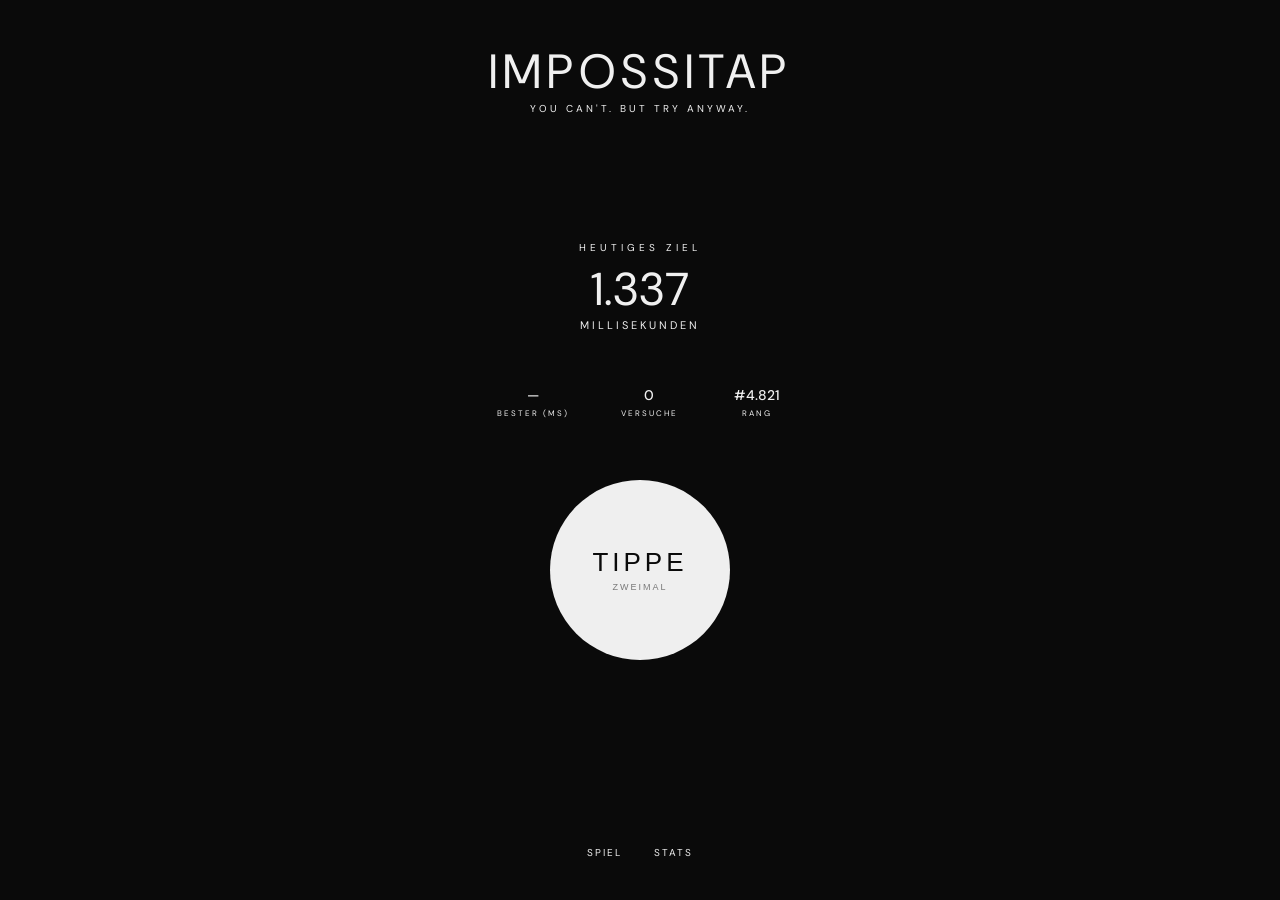
==== docs/index.html @ 9c8f4d29 "Rename index.html to docs/index.html" ====
<!DOCTYPE html>

<html lang="de">
<head>
<meta charset="UTF-8">
<meta name="viewport" content="width=device-width, initial-scale=1.0, maximum-scale=1.0, user-scalable=no">
<title>ImpossiTap</title>
<link href="https://fonts.googleapis.com/css2?family=DM+Mono:wght@300;400;500&family=Bebas+Neue&family=DM+Sans:wght@300;400;500&display=swap" rel="stylesheet">
<style>
  *, *::before, *::after { box-sizing: border-box; margin: 0; padding: 0; }
  :root {
    --bg: #0a0a0a; --surface: #141414; --border: #222;
    --accent: #c8f55a; --accent2: #f55a5a;
    --text: #f0f0f0; --muted: #555;
    --mono: 'DM Mono', monospace;
    --display: 'Bebas Neue', cursive;
    --body: 'DM Sans', sans-serif;
  }
  html, body {
    width: 100%; height: 100%;
    background: var(--bg); color: var(--text);
    font-family: var(--body); overflow: hidden;
    -webkit-tap-highlight-color: transparent; user-select: none;
  }
  .screen {
    position: absolute; inset: 0;
    display: flex; flex-direction: column;
    align-items: center; justify-content: center;
    opacity: 0; pointer-events: none;
    transition: opacity 0.4s ease; padding: 32px 24px;
  }
  .screen.active { opacity: 1; pointer-events: all; }

/* HOME */
.home-header { position: absolute; top: 48px; left: 0; right: 0; text-align: center; }
.app-name { font-family: var(–display); font-size: 48px; letter-spacing: 6px; line-height: 1; }
.app-tagline { font-family: var(–mono); font-size: 10px; color: var(–muted); letter-spacing: 3px; margin-top: 6px; text-transform: uppercase; }

.target-display { text-align: center; margin-bottom: 40px; }
.target-label { font-family: var(–mono); font-size: 10px; color: var(–muted); letter-spacing: 4px; text-transform: uppercase; margin-bottom: 12px; }
.target-time { font-family: var(–display); font-size: 46px; color: var(–accent); line-height: 1; letter-spacing: 1px; }
.target-unit { font-family: var(–mono); font-size: 11px; color: var(–muted); letter-spacing: 3px; margin-top: 6px; text-transform: uppercase; }

.home-stats { display: flex; gap: 16px; margin-bottom: 48px; }
.stat-box { background: var(–surface); border: 1px solid var(–border); padding: 14px 18px; text-align: center; min-width: 90px; }
.stat-val { font-family: var(–mono); font-size: 14px; color: var(–text); font-weight: 500; }
.stat-lbl { font-family: var(–mono); font-size: 8px; color: var(–muted); letter-spacing: 2px; text-transform: uppercase; margin-top: 4px; }

.play-btn {
width: 180px; height: 180px; border-radius: 50%;
background: var(–accent); border: none; cursor: pointer;
display: flex; flex-direction: column; align-items: center; justify-content: center; gap: 4px;
transition: transform 0.15s ease; animation: pulse 3s ease-in-out infinite;
}
.play-btn:active { transform: scale(0.95); }
.play-btn-text { font-family: var(–display); font-size: 26px; color: #0a0a0a; letter-spacing: 4px; }
.play-btn-sub { font-family: var(–mono); font-size: 9px; color: rgba(0,0,0,0.5); letter-spacing: 2px; text-transform: uppercase; }
@keyframes pulse {
0%,100% { box-shadow: 0 0 60px rgba(200,245,90,0.2); }
50% { box-shadow: 0 0 100px rgba(200,245,90,0.45); }
}

.nav-tabs { position: absolute; bottom: 32px; display: flex; gap: 32px; }
.nav-tab { font-family: var(–mono); font-size: 10px; letter-spacing: 2px; color: var(–muted); cursor: pointer; text-transform: uppercase; padding: 8px 0; border-bottom: 1px solid transparent; transition: color 0.2s, border-color 0.2s; }
.nav-tab.active-tab { color: var(–accent); border-color: var(–accent); }

/* GAME */
#game { background: #000; cursor: pointer; }
.game-instruction { font-family: var(–mono); font-size: 11px; letter-spacing: 4px; color: var(–muted); text-transform: uppercase; margin-bottom: 24px; }
.timer-display { font-family: var(–display); font-size: 64px; color: var(–text); line-height: 1; transition: color 0.1s; text-align: center; letter-spacing: 1px; }
.timer-display.running { color: var(–accent); }
.timer-unit { font-family: var(–mono); font-size: 10px; color: var(–muted); letter-spacing: 3px; text-transform: uppercase; margin-top: 8px; text-align: center; }
.game-target-hint { font-family: var(–mono); font-size: 10px; color: var(–muted); letter-spacing: 2px; margin-top: 28px; }
.tap-rings { position: absolute; inset: 0; pointer-events: none; overflow: hidden; }
.ring {
position: absolute; border-radius: 50%; border: 1px solid var(–accent);
opacity: 0; transform: translate(-50%,-50%) scale(0);
animation: ringOut 0.8s ease-out forwards;
}
@keyframes ringOut {
0% { opacity: 0.6; transform: translate(-50%,-50%) scale(0); }
100% { opacity: 0; transform: translate(-50%,-50%) scale(4); }
}

/* RESULT */
#result { background: var(–bg); gap: 0; }
.result-header { font-family: var(–mono); font-size: 10px; letter-spacing: 4px; color: var(–muted); text-transform: uppercase; margin-bottom: 20px; }
.result-grade { font-family: var(–display); font-size: 60px; letter-spacing: 4px; margin-bottom: 6px; text-align: center; }
.result-grade.legendary { color: var(–accent); }
.result-grade.good { color: #5af5c8; }
.result-grade.ok { color: #f5c85a; }
.result-grade.bad { color: var(–accent2); }
.result-emoji { font-size: 28px; margin-bottom: 24px; }

.result-comparison { display: flex; align-items: center; gap: 16px; margin-bottom: 28px; width: 100%; max-width: 340px; }
.res-col { flex: 1; text-align: center; background: var(–surface); border: 1px solid var(–border); padding: 14px 8px; }
.res-col-label { font-family: var(–mono); font-size: 8px; color: var(–muted); letter-spacing: 2px; text-transform: uppercase; margin-bottom: 6px; }
.res-col-val { font-family: var(–display); font-size: 22px; letter-spacing: 1px; }
.res-col-unit { font-family: var(–mono); font-size: 8px; color: var(–muted); letter-spacing: 1px; margin-top: 2px; }
.res-col-val.highlight { color: var(–accent); }
.res-vs { font-family: var(–mono); font-size: 11px; color: var(–muted); flex-shrink: 0; }

.deviation-bar { width: 100%; max-width: 340px; margin-bottom: 24px; }
.dev-label { font-family: var(–mono); font-size: 8px; color: var(–muted); letter-spacing: 1px; text-transform: uppercase; margin-bottom: 8px; display: flex; justify-content: space-between; }
.dev-track { height: 4px; background: var(–border); position: relative; }
.dev-mark { position: absolute; top: -6px; width: 2px; height: 16px; background: var(–muted); left: 50%; transform: translateX(-50%); }
.dev-indicator { position: absolute; top: -8px; width: 20px; height: 20px; border-radius: 50%; background: var(–accent); transform: translateX(-50%); transition: left 0.6s cubic-bezier(0.34,1.56,0.64,1); left: 50%; }

.result-rank { font-family: var(–mono); font-size: 11px; color: var(–muted); margin-bottom: 28px; text-align: center; }
.result-rank span { color: var(–text); }

.result-btns { display: flex; gap: 12px; width: 100%; max-width: 340px; }
.btn-primary { flex: 2; background: var(–accent); color: #000; border: none; padding: 18px; font-family: var(–display); font-size: 20px; letter-spacing: 3px; cursor: pointer; }
.btn-primary:active { opacity: 0.8; }
.btn-secondary { flex: 1; background: transparent; color: var(–text); border: 1px solid var(–border); padding: 18px; font-family: var(–mono); font-size: 10px; letter-spacing: 2px; cursor: pointer; text-transform: uppercase; }
.btn-secondary:active { border-color: var(–accent); }

/* STATS */
#stats { background: var(–bg); padding-top: 80px; }
.stats-title { font-family: var(–display); font-size: 40px; letter-spacing: 4px; margin-bottom: 28px; align-self: flex-start; padding-left: 4px; }
.stats-grid { display: grid; grid-template-columns: 1fr 1fr; gap: 12px; width: 100%; max-width: 360px; margin-bottom: 28px; }
.stats-card { background: var(–surface); border: 1px solid var(–border); padding: 18px 16px; }
.stats-card-val { font-family: var(–display); font-size: 28px; color: var(–accent); letter-spacing: 1px; }
.stats-card-lbl { font-family: var(–mono); font-size: 9px; color: var(–muted); letter-spacing: 2px; text-transform: uppercase; margin-top: 4px; }
.chart-container { width: 100%; max-width: 360px; background: var(–surface); border: 1px solid var(–border); padding: 20px; margin-bottom: 24px; }
.chart-title { font-family: var(–mono); font-size: 9px; color: var(–muted); letter-spacing: 3px; text-transform: uppercase; margin-bottom: 16px; }
.chart-svg { width: 100%; overflow: visible; }
.back-btn { font-family: var(–mono); font-size: 10px; letter-spacing: 3px; color: var(–muted); cursor: pointer; text-transform: uppercase; background: none; border: none; padding: 8px; position: absolute; top: 48px; left: 24px; }

body::after {
content: ‘’; position: fixed; inset: 0;
background-image: url(“data:image/svg+xml,%3Csvg viewBox=‘0 0 256 256’ xmlns=‘http://www.w3.org/2000/svg’%3E%3Cfilter id=‘noise’%3E%3CfeTurbulence type=‘fractalNoise’ baseFrequency=‘0.9’ numOctaves=‘4’ stitchTiles=‘stitch’/%3E%3C/filter%3E%3Crect width=‘100%25’ height=‘100%25’ filter=‘url(%23noise)’ opacity=‘0.04’/%3E%3C/svg%3E”);
pointer-events: none; opacity: 0.4; z-index: 999;
}
</style>

</head>
<body>

<!-- HOME -->

<div class="screen active" id="home">
  <div class="home-header">
    <div class="app-name">IMPOSSITAP</div>
    <div class="app-tagline">You can't. But try anyway.</div>
  </div>
  <div class="target-display">
    <div class="target-label">Heutiges Ziel</div>
    <div class="target-time">1.337</div>
    <div class="target-unit">Millisekunden</div>
  </div>
  <div class="home-stats">
    <div class="stat-box">
      <div class="stat-val" id="best-stat">—</div>
      <div class="stat-lbl">Bester (ms)</div>
    </div>
    <div class="stat-box">
      <div class="stat-val" id="tries-stat">0</div>
      <div class="stat-lbl">Versuche</div>
    </div>
    <div class="stat-box">
      <div class="stat-val">#4.821</div>
      <div class="stat-lbl">Rang</div>
    </div>
  </div>
  <button class="play-btn" onclick="showScreen('game'); startGame()">
    <div class="play-btn-text">TIPPE</div>
    <div class="play-btn-sub">zweimal</div>
  </button>
  <div class="nav-tabs">
    <div class="nav-tab active-tab" onclick="showScreen('home')">Spiel</div>
    <div class="nav-tab" onclick="showScreen('stats')">Stats</div>
  </div>
</div>

<!-- GAME -->

<div class="screen" id="game" onclick="handleGameTap(event)">
  <div class="tap-rings" id="rings"></div>
  <div class="game-instruction" id="game-instruction">Tippe zum Starten</div>
  <div class="timer-display" id="timer-display">0</div>
  <div class="timer-unit">Millisekunden</div>
  <div class="game-target-hint">Ziel: 1.337 ms</div>
</div>

<!-- RESULT -->

<div class="screen" id="result">
  <div class="result-header">Ergebnis</div>
  <div class="result-grade" id="result-grade">UNMÖGLICH</div>
  <div class="result-emoji" id="result-emoji">🏆</div>
  <div class="result-comparison">
    <div class="res-col">
      <div class="res-col-label">Deine Zeit</div>
      <div class="res-col-val highlight" id="your-time">—</div>
      <div class="res-col-unit">ns</div>
    </div>
    <div class="res-vs">vs</div>
    <div class="res-col">
      <div class="res-col-label">Ziel</div>
      <div class="res-col-val">1.337</div>
      <div class="res-col-unit">ns</div>
    </div>
  </div>
  <div class="deviation-bar">
    <div class="dev-label">
      <span>Zu früh</span>
      <span id="dev-text">—</span>
      <span>Zu spät</span>
    </div>
    <div class="dev-track">
      <div class="dev-mark"></div>
      <div class="dev-indicator" id="dev-indicator"></div>
    </div>
  </div>
  <div class="result-rank">Besser als <span id="rank-pct">—</span> der Welt heute</div>
  <div class="result-btns">
    <button class="btn-primary" onclick="showScreen('game'); startGame()">NOCHMAL</button>
    <button class="btn-secondary" onclick="showScreen('home')">Home</button>
  </div>
</div>

<!-- STATS -->

<div class="screen" id="stats">
  <button class="back-btn" onclick="showScreen('home')">← Zurück</button>
  <div class="stats-title">DEINE STATS</div>
  <div class="stats-grid">
    <div class="stats-card">
      <div class="stats-card-val" id="stat-best">—</div>
      <div class="stats-card-lbl">Bester heute</div>
    </div>
    <div class="stats-card">
      <div class="stats-card-val" id="stat-tries2">0</div>
      <div class="stats-card-lbl">Versuche heute</div>
    </div>
    <div class="stats-card">
      <div class="stats-card-val">#4.821</div>
      <div class="stats-card-lbl">Weltrang</div>
    </div>
    <div class="stats-card">
      <div class="stats-card-val">7</div>
      <div class="stats-card-lbl">Tage Streak 🔥</div>
    </div>
  </div>
  <div class="chart-container">
    <div class="chart-title">Abweichung – letzte Versuche (ms)</div>
    <svg class="chart-svg" height="80" viewBox="0 0 320 80" id="chart-svg"></svg>
  </div>
</div>

<script>
  const TARGET_MS = 1337;

  let gameState = 'idle';
  let startTime = null;
  let timerRAF = null;
  let tries = 0;
  let bestDev = null;
  let history = [];

  function fmt(ns) {
    return Math.round(ns).toLocaleString('de-DE');
  }

  function showScreen(id) {
    document.querySelectorAll('.screen').forEach(s => s.classList.remove('active'));
    document.getElementById(id).classList.add('active');
    if (id === 'stats') renderStats();
  }

  function startGame() {
    gameState = 'idle';
    startTime = null;
    if (timerRAF) cancelAnimationFrame(timerRAF);
    document.getElementById('timer-display').textContent = '0';
    document.getElementById('timer-display').classList.remove('running');
    document.getElementById('game-instruction').textContent = 'Tippe zum Starten';
    document.getElementById('rings').innerHTML = '';
  }

  function handleGameTap(e) {
    spawnRing(e.clientX, e.clientY);
    if (gameState === 'idle') {
      gameState = 'running';
      startTime = performance.now();
      document.getElementById('game-instruction').textContent = 'Jetzt nochmal tippen!';
      document.getElementById('timer-display').classList.add('running');
      (function tick() {
        if (gameState !== 'running') return;
        const ms = Math.round(performance.now() - startTime);
        document.getElementById('timer-display').textContent = fmt(ms);
        timerRAF = requestAnimationFrame(tick);
      })();
    } else if (gameState === 'running') {
      gameState = 'done';
      cancelAnimationFrame(timerRAF);
      const ms = Math.round(performance.now() - startTime);
      document.getElementById('timer-display').textContent = fmt(ms);
      document.getElementById('timer-display').classList.remove('running');
      tries++;
      history.push(ms);
      const dev = ms - TARGET_MS;
      if (bestDev === null || Math.abs(dev) < Math.abs(bestDev)) bestDev = dev;
      showResult(ms, dev);
    }
  }

  function spawnRing(x, y) {
    const r = document.createElement('div');
    r.className = 'ring';
    r.style.cssText = 'left:' + x + 'px;top:' + y + 'px;width:80px;height:80px';
    document.getElementById('rings').appendChild(r);
    setTimeout(() => r.remove(), 900);
  }

  function showResult(ms, dev) {
    const absMs = Math.abs(dev);
    let grade, emoji, cls;
    if (absMs <= 20)       { grade = 'UNMÖGLICH'; emoji = '🏆'; cls = 'legendary'; }
    else if (absMs <= 80)  { grade = 'STARK';     emoji = '🔥'; cls = 'good'; }
    else if (absMs <= 200) { grade = 'SOLIDE';    emoji = '👍'; cls = 'ok'; }
    else                   { grade = 'ÜBEN';      emoji = '😬'; cls = 'bad'; }

    document.getElementById('result-grade').textContent = grade;
    document.getElementById('result-grade').className = 'result-grade ' + cls;
    document.getElementById('result-emoji').textContent = emoji;
    document.getElementById('your-time').textContent = fmt(ms);

    const sign = dev >= 0 ? '+' : '';
    document.getElementById('dev-text').textContent = sign + fmt(dev) + ' ms';

    const pct = Math.min(Math.max(0.5 + dev / (TARGET_MS * 0.4), 0.04), 0.96);
    setTimeout(() => { document.getElementById('dev-indicator').style.left = (pct * 100) + '%'; }, 100);

    const rankPct = Math.max(10, Math.min(99, Math.round(99 - absMs / 5)));
    document.getElementById('rank-pct').textContent = rankPct + '%';

    document.getElementById('tries-stat').textContent = tries;
    if (bestDev !== null) {
      document.getElementById('best-stat').textContent = fmt(TARGET_MS + bestDev);
    }

    setTimeout(() => showScreen('result'), 300);
  }

  function renderStats() {
    document.getElementById('stat-tries2').textContent = tries;
    document.getElementById('stat-best').textContent = bestDev !== null
      ? fmt(TARGET_MS + bestDev) + ' ms' : '—';

    const mockNs = history.length > 0 ? history : [
      1450000, 1280000, 1380000,
      1330000, 1350000, 1340000,
      1337500, 1338200
    ];
    const w = 320, h = 80, pad = 20;
    const devs = mockNs.map(v => Math.abs(v - TARGET_MS));
    const maxD = Math.max.apply(null, devs.concat([50]));
    const pts = devs.map(function(d, i) {
      return [
        pad + (i / (devs.length - 1)) * (w - pad * 2),
        h - pad - (d / maxD) * (h - pad * 2)
      ];
    });
    const pathD = pts.map((p, i) => (i === 0 ? 'M' : 'L') + p[0] + ',' + p[1]).join(' ');
    const areaD = pathD + ' L' + pts[pts.length-1][0] + ',' + h + ' L' + pts[0][0] + ',' + h + ' Z';
    const circles = pts.map(p => '<circle cx="' + p[0] + '" cy="' + p[1] + '" r="3" fill="#c8f55a"/>').join('');

    document.getElementById('chart-svg').innerHTML =
      '<defs><linearGradient id="g" x1="0" y1="0" x2="0" y2="1">' +
      '<stop offset="0%" stop-color="#c8f55a" stop-opacity="0.3"/>' +
      '<stop offset="100%" stop-color="#c8f55a" stop-opacity="0"/>' +
      '</linearGradient></defs>' +
      '<path d="' + areaD + '" fill="url(#g)"/>' +
      '<path d="' + pathD + '" fill="none" stroke="#c8f55a" stroke-width="2" stroke-linecap="round" stroke-linejoin="round"/>' +
      circles +
      '<line x1="' + pad + '" y1="' + (h-pad) + '" x2="' + (w-pad) + '" y2="' + (h-pad) + '" stroke="#222" stroke-width="1"/>';
  }
</script>

</body>
</html>
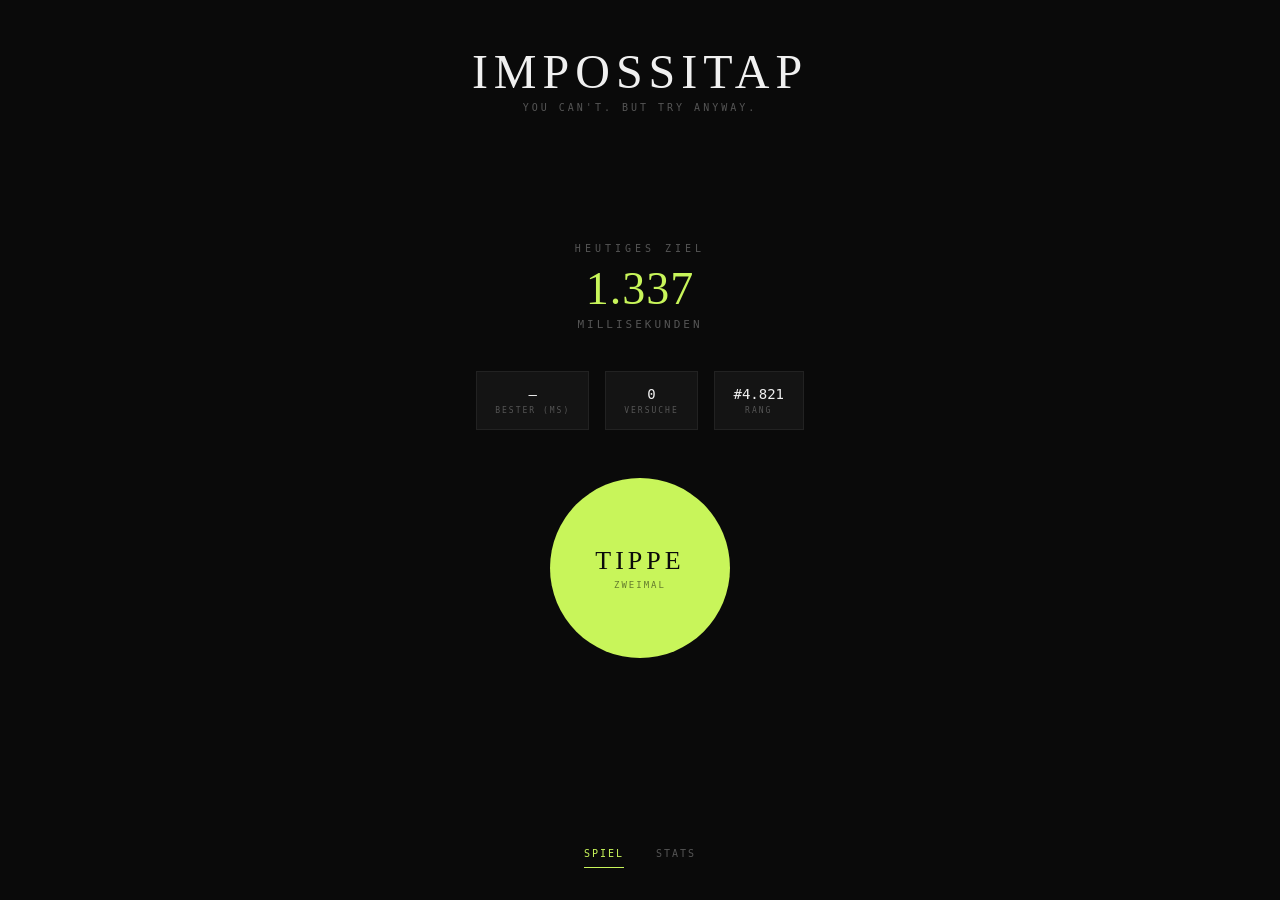
==== commit 390051a5: "Fix CSS custom property syntax in docs/index.html" ====
--- a/docs/index.html
+++ b/docs/index.html
@@ -33,47 +33,47 @@
 
 /* HOME */
 .home-header { position: absolute; top: 48px; left: 0; right: 0; text-align: center; }
-.app-name { font-family: var(–display); font-size: 48px; letter-spacing: 6px; line-height: 1; }
-.app-tagline { font-family: var(–mono); font-size: 10px; color: var(–muted); letter-spacing: 3px; margin-top: 6px; text-transform: uppercase; }
+.app-name { font-family: var(--display); font-size: 48px; letter-spacing: 6px; line-height: 1; }
+.app-tagline { font-family: var(--mono); font-size: 10px; color: var(--muted); letter-spacing: 3px; margin-top: 6px; text-transform: uppercase; }
 
 .target-display { text-align: center; margin-bottom: 40px; }
-.target-label { font-family: var(–mono); font-size: 10px; color: var(–muted); letter-spacing: 4px; text-transform: uppercase; margin-bottom: 12px; }
-.target-time { font-family: var(–display); font-size: 46px; color: var(–accent); line-height: 1; letter-spacing: 1px; }
-.target-unit { font-family: var(–mono); font-size: 11px; color: var(–muted); letter-spacing: 3px; margin-top: 6px; text-transform: uppercase; }
+.target-label { font-family: var(--mono); font-size: 10px; color: var(--muted); letter-spacing: 4px; text-transform: uppercase; margin-bottom: 12px; }
+.target-time { font-family: var(--display); font-size: 46px; color: var(--accent); line-height: 1; letter-spacing: 1px; }
+.target-unit { font-family: var(--mono); font-size: 11px; color: var(--muted); letter-spacing: 3px; margin-top: 6px; text-transform: uppercase; }
 
 .home-stats { display: flex; gap: 16px; margin-bottom: 48px; }
-.stat-box { background: var(–surface); border: 1px solid var(–border); padding: 14px 18px; text-align: center; min-width: 90px; }
-.stat-val { font-family: var(–mono); font-size: 14px; color: var(–text); font-weight: 500; }
-.stat-lbl { font-family: var(–mono); font-size: 8px; color: var(–muted); letter-spacing: 2px; text-transform: uppercase; margin-top: 4px; }
+.stat-box { background: var(--surface); border: 1px solid var(--border); padding: 14px 18px; text-align: center; min-width: 90px; }
+.stat-val { font-family: var(--mono); font-size: 14px; color: var(--text); font-weight: 500; }
+.stat-lbl { font-family: var(--mono); font-size: 8px; color: var(--muted); letter-spacing: 2px; text-transform: uppercase; margin-top: 4px; }
 
 .play-btn {
 width: 180px; height: 180px; border-radius: 50%;
-background: var(–accent); border: none; cursor: pointer;
+background: var(--accent); border: none; cursor: pointer;
 display: flex; flex-direction: column; align-items: center; justify-content: center; gap: 4px;
 transition: transform 0.15s ease; animation: pulse 3s ease-in-out infinite;
 }
 .play-btn:active { transform: scale(0.95); }
-.play-btn-text { font-family: var(–display); font-size: 26px; color: #0a0a0a; letter-spacing: 4px; }
-.play-btn-sub { font-family: var(–mono); font-size: 9px; color: rgba(0,0,0,0.5); letter-spacing: 2px; text-transform: uppercase; }
+.play-btn-text { font-family: var(--display); font-size: 26px; color: #0a0a0a; letter-spacing: 4px; }
+.play-btn-sub { font-family: var(--mono); font-size: 9px; color: rgba(0,0,0,0.5); letter-spacing: 2px; text-transform: uppercase; }
 @keyframes pulse {
 0%,100% { box-shadow: 0 0 60px rgba(200,245,90,0.2); }
 50% { box-shadow: 0 0 100px rgba(200,245,90,0.45); }
 }
 
 .nav-tabs { position: absolute; bottom: 32px; display: flex; gap: 32px; }
-.nav-tab { font-family: var(–mono); font-size: 10px; letter-spacing: 2px; color: var(–muted); cursor: pointer; text-transform: uppercase; padding: 8px 0; border-bottom: 1px solid transparent; transition: color 0.2s, border-color 0.2s; }
-.nav-tab.active-tab { color: var(–accent); border-color: var(–accent); }
+.nav-tab { font-family: var(--mono); font-size: 10px; letter-spacing: 2px; color: var(--muted); cursor: pointer; text-transform: uppercase; padding: 8px 0; border-bottom: 1px solid transparent; transition: color 0.2s, border-color 0.2s; }
+.nav-tab.active-tab { color: var(--accent); border-color: var(--accent); }
 
 /* GAME */
 #game { background: #000; cursor: pointer; }
-.game-instruction { font-family: var(–mono); font-size: 11px; letter-spacing: 4px; color: var(–muted); text-transform: uppercase; margin-bottom: 24px; }
-.timer-display { font-family: var(–display); font-size: 64px; color: var(–text); line-height: 1; transition: color 0.1s; text-align: center; letter-spacing: 1px; }
-.timer-display.running { color: var(–accent); }
-.timer-unit { font-family: var(–mono); font-size: 10px; color: var(–muted); letter-spacing: 3px; text-transform: uppercase; margin-top: 8px; text-align: center; }
-.game-target-hint { font-family: var(–mono); font-size: 10px; color: var(–muted); letter-spacing: 2px; margin-top: 28px; }
+.game-instruction { font-family: var(--mono); font-size: 11px; letter-spacing: 4px; color: var(--muted); text-transform: uppercase; margin-bottom: 24px; }
+.timer-display { font-family: var(--display); font-size: 64px; color: var(--text); line-height: 1; transition: color 0.1s; text-align: center; letter-spacing: 1px; }
+.timer-display.running { color: var(--accent); }
+.timer-unit { font-family: var(--mono); font-size: 10px; color: var(--muted); letter-spacing: 3px; text-transform: uppercase; margin-top: 8px; text-align: center; }
+.game-target-hint { font-family: var(--mono); font-size: 10px; color: var(--muted); letter-spacing: 2px; margin-top: 28px; }
 .tap-rings { position: absolute; inset: 0; pointer-events: none; overflow: hidden; }
 .ring {
-position: absolute; border-radius: 50%; border: 1px solid var(–accent);
+position: absolute; border-radius: 50%; border: 1px solid var(--accent);
 opacity: 0; transform: translate(-50%,-50%) scale(0);
 animation: ringOut 0.8s ease-out forwards;
 }
@@ -83,49 +83,49 @@
 }
 
 /* RESULT */
-#result { background: var(–bg); gap: 0; }
-.result-header { font-family: var(–mono); font-size: 10px; letter-spacing: 4px; color: var(–muted); text-transform: uppercase; margin-bottom: 20px; }
-.result-grade { font-family: var(–display); font-size: 60px; letter-spacing: 4px; margin-bottom: 6px; text-align: center; }
-.result-grade.legendary { color: var(–accent); }
+#result { background: var(--bg); gap: 0; }
+.result-header { font-family: var(--mono); font-size: 10px; letter-spacing: 4px; color: var(--muted); text-transform: uppercase; margin-bottom: 20px; }
+.result-grade { font-family: var(--display); font-size: 60px; letter-spacing: 4px; margin-bottom: 6px; text-align: center; }
+.result-grade.legendary { color: var(--accent); }
 .result-grade.good { color: #5af5c8; }
 .result-grade.ok { color: #f5c85a; }
-.result-grade.bad { color: var(–accent2); }
+.result-grade.bad { color: var(--accent2); }
 .result-emoji { font-size: 28px; margin-bottom: 24px; }
 
 .result-comparison { display: flex; align-items: center; gap: 16px; margin-bottom: 28px; width: 100%; max-width: 340px; }
-.res-col { flex: 1; text-align: center; background: var(–surface); border: 1px solid var(–border); padding: 14px 8px; }
-.res-col-label { font-family: var(–mono); font-size: 8px; color: var(–muted); letter-spacing: 2px; text-transform: uppercase; margin-bottom: 6px; }
-.res-col-val { font-family: var(–display); font-size: 22px; letter-spacing: 1px; }
-.res-col-unit { font-family: var(–mono); font-size: 8px; color: var(–muted); letter-spacing: 1px; margin-top: 2px; }
-.res-col-val.highlight { color: var(–accent); }
-.res-vs { font-family: var(–mono); font-size: 11px; color: var(–muted); flex-shrink: 0; }
+.res-col { flex: 1; text-align: center; background: var(--surface); border: 1px solid var(--border); padding: 14px 8px; }
+.res-col-label { font-family: var(--mono); font-size: 8px; color: var(--muted); letter-spacing: 2px; text-transform: uppercase; margin-bottom: 6px; }
+.res-col-val { font-family: var(--display); font-size: 22px; letter-spacing: 1px; }
+.res-col-unit { font-family: var(--mono); font-size: 8px; color: var(--muted); letter-spacing: 1px; margin-top: 2px; }
+.res-col-val.highlight { color: var(--accent); }
+.res-vs { font-family: var(--mono); font-size: 11px; color: var(--muted); flex-shrink: 0; }
 
 .deviation-bar { width: 100%; max-width: 340px; margin-bottom: 24px; }
-.dev-label { font-family: var(–mono); font-size: 8px; color: var(–muted); letter-spacing: 1px; text-transform: uppercase; margin-bottom: 8px; display: flex; justify-content: space-between; }
-.dev-track { height: 4px; background: var(–border); position: relative; }
-.dev-mark { position: absolute; top: -6px; width: 2px; height: 16px; background: var(–muted); left: 50%; transform: translateX(-50%); }
-.dev-indicator { position: absolute; top: -8px; width: 20px; height: 20px; border-radius: 50%; background: var(–accent); transform: translateX(-50%); transition: left 0.6s cubic-bezier(0.34,1.56,0.64,1); left: 50%; }
-
-.result-rank { font-family: var(–mono); font-size: 11px; color: var(–muted); margin-bottom: 28px; text-align: center; }
-.result-rank span { color: var(–text); }
+.dev-label { font-family: var(--mono); font-size: 8px; color: var(--muted); letter-spacing: 1px; text-transform: uppercase; margin-bottom: 8px; display: flex; justify-content: space-between; }
+.dev-track { height: 4px; background: var(--border); position: relative; }
+.dev-mark { position: absolute; top: -6px; width: 2px; height: 16px; background: var(--muted); left: 50%; transform: translateX(-50%); }
+.dev-indicator { position: absolute; top: -8px; width: 20px; height: 20px; border-radius: 50%; background: var(--accent); transform: translateX(-50%); transition: left 0.6s cubic-bezier(0.34,1.56,0.64,1); left: 50%; }
+
+.result-rank { font-family: var(--mono); font-size: 11px; color: var(--muted); margin-bottom: 28px; text-align: center; }
+.result-rank span { color: var(--text); }
 
 .result-btns { display: flex; gap: 12px; width: 100%; max-width: 340px; }
-.btn-primary { flex: 2; background: var(–accent); color: #000; border: none; padding: 18px; font-family: var(–display); font-size: 20px; letter-spacing: 3px; cursor: pointer; }
+.btn-primary { flex: 2; background: var(--accent); color: #000; border: none; padding: 18px; font-family: var(--display); font-size: 20px; letter-spacing: 3px; cursor: pointer; }
 .btn-primary:active { opacity: 0.8; }
-.btn-secondary { flex: 1; background: transparent; color: var(–text); border: 1px solid var(–border); padding: 18px; font-family: var(–mono); font-size: 10px; letter-spacing: 2px; cursor: pointer; text-transform: uppercase; }
-.btn-secondary:active { border-color: var(–accent); }
+.btn-secondary { flex: 1; background: transparent; color: var(--text); border: 1px solid var(--border); padding: 18px; font-family: var(--mono); font-size: 10px; letter-spacing: 2px; cursor: pointer; text-transform: uppercase; }
+.btn-secondary:active { border-color: var(--accent); }
 
 /* STATS */
-#stats { background: var(–bg); padding-top: 80px; }
-.stats-title { font-family: var(–display); font-size: 40px; letter-spacing: 4px; margin-bottom: 28px; align-self: flex-start; padding-left: 4px; }
+#stats { background: var(--bg); padding-top: 80px; }
+.stats-title { font-family: var(--display); font-size: 40px; letter-spacing: 4px; margin-bottom: 28px; align-self: flex-start; padding-left: 4px; }
 .stats-grid { display: grid; grid-template-columns: 1fr 1fr; gap: 12px; width: 100%; max-width: 360px; margin-bottom: 28px; }
-.stats-card { background: var(–surface); border: 1px solid var(–border); padding: 18px 16px; }
-.stats-card-val { font-family: var(–display); font-size: 28px; color: var(–accent); letter-spacing: 1px; }
-.stats-card-lbl { font-family: var(–mono); font-size: 9px; color: var(–muted); letter-spacing: 2px; text-transform: uppercase; margin-top: 4px; }
-.chart-container { width: 100%; max-width: 360px; background: var(–surface); border: 1px solid var(–border); padding: 20px; margin-bottom: 24px; }
-.chart-title { font-family: var(–mono); font-size: 9px; color: var(–muted); letter-spacing: 3px; text-transform: uppercase; margin-bottom: 16px; }
+.stats-card { background: var(--surface); border: 1px solid var(--border); padding: 18px 16px; }
+.stats-card-val { font-family: var(--display); font-size: 28px; color: var(--accent); letter-spacing: 1px; }
+.stats-card-lbl { font-family: var(--mono); font-size: 9px; color: var(--muted); letter-spacing: 2px; text-transform: uppercase; margin-top: 4px; }
+.chart-container { width: 100%; max-width: 360px; background: var(--surface); border: 1px solid var(--border); padding: 20px; margin-bottom: 24px; }
+.chart-title { font-family: var(--mono); font-size: 9px; color: var(--muted); letter-spacing: 3px; text-transform: uppercase; margin-bottom: 16px; }
 .chart-svg { width: 100%; overflow: visible; }
-.back-btn { font-family: var(–mono); font-size: 10px; letter-spacing: 3px; color: var(–muted); cursor: pointer; text-transform: uppercase; background: none; border: none; padding: 8px; position: absolute; top: 48px; left: 24px; }
+.back-btn { font-family: var(--mono); font-size: 10px; letter-spacing: 3px; color: var(--muted); cursor: pointer; text-transform: uppercase; background: none; border: none; padding: 8px; position: absolute; top: 48px; left: 24px; }
 
 body::after {
 content: ‘’; position: fixed; inset: 0;
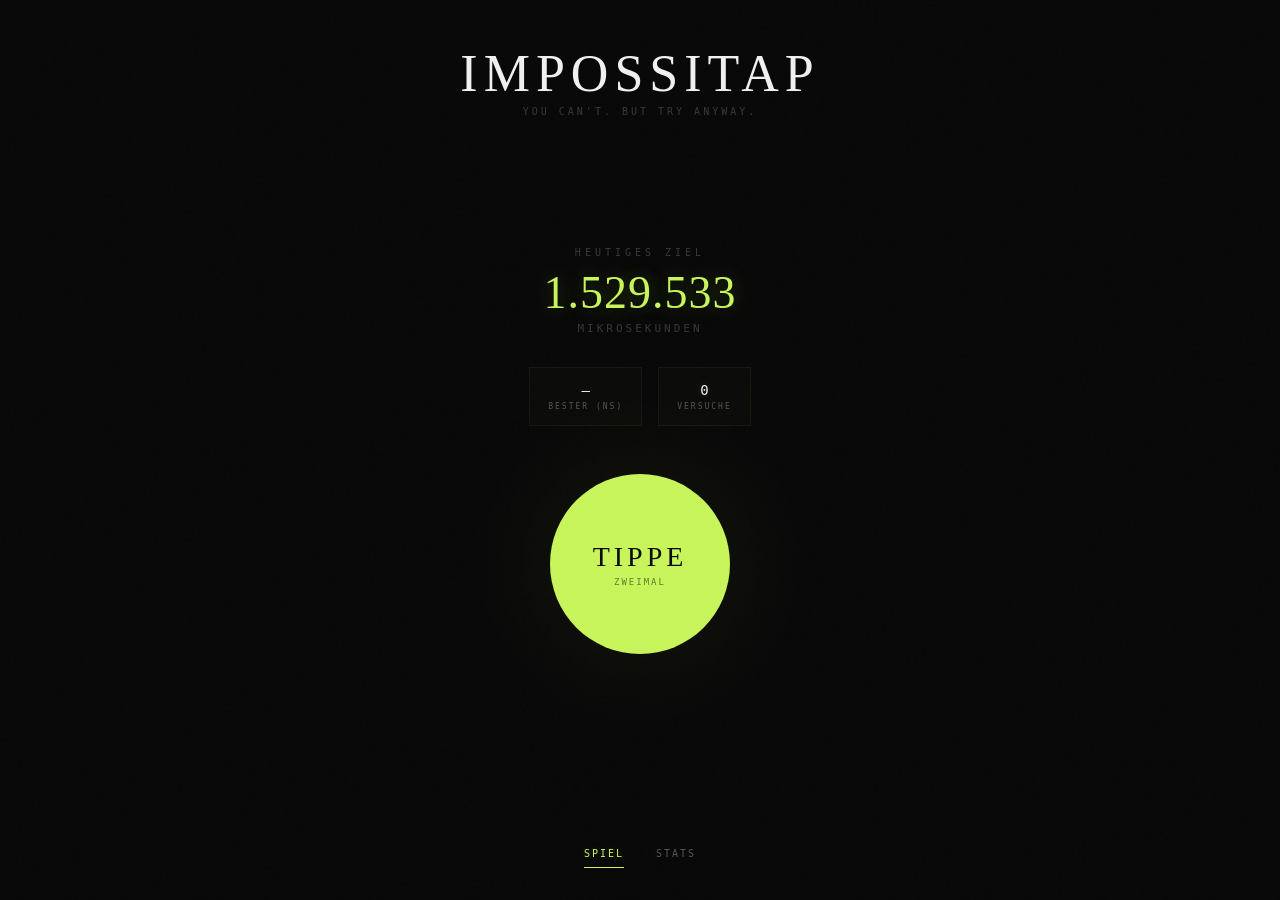
==== commit 4a305510: "Rewrite docs/index.html to match Flutter app" ====
--- a/docs/index.html
+++ b/docs/index.html
@@ -1,5 +1,4 @@
 <!DOCTYPE html>
-
 <html lang="de">
 <head>
 <meta charset="UTF-8">
@@ -9,17 +8,16 @@
 <style>
   *, *::before, *::after { box-sizing: border-box; margin: 0; padding: 0; }
   :root {
-    --bg: #0a0a0a; --surface: #141414; --border: #222;
-    --accent: #c8f55a; --accent2: #f55a5a;
-    --text: #f0f0f0; --muted: #555;
+    --bg: #080808; --bg2: #0a0a0a; --surface: #141414; --border: #222;
+    --accent: #c8f55a;
+    --text: #f0f0f0; --muted: #555; --dim: #383838;
     --mono: 'DM Mono', monospace;
     --display: 'Bebas Neue', cursive;
-    --body: 'DM Sans', sans-serif;
   }
   html, body {
     width: 100%; height: 100%;
     background: var(--bg); color: var(--text);
-    font-family: var(--body); overflow: hidden;
+    font-family: var(--mono); overflow: hidden;
     -webkit-tap-highlight-color: transparent; user-select: none;
   }
   .screen {
@@ -31,182 +29,197 @@
   }
   .screen.active { opacity: 1; pointer-events: all; }
 
-/* HOME */
+/* ── HOME ── */
 .home-header { position: absolute; top: 48px; left: 0; right: 0; text-align: center; }
-.app-name { font-family: var(--display); font-size: 48px; letter-spacing: 6px; line-height: 1; }
-.app-tagline { font-family: var(--mono); font-size: 10px; color: var(--muted); letter-spacing: 3px; margin-top: 6px; text-transform: uppercase; }
-
-.target-display { text-align: center; margin-bottom: 40px; }
-.target-label { font-family: var(--mono); font-size: 10px; color: var(--muted); letter-spacing: 4px; text-transform: uppercase; margin-bottom: 12px; }
-.target-time { font-family: var(--display); font-size: 46px; color: var(--accent); line-height: 1; letter-spacing: 1px; }
-.target-unit { font-family: var(--mono); font-size: 11px; color: var(--muted); letter-spacing: 3px; margin-top: 6px; text-transform: uppercase; }
+.app-name { font-family: var(--display); font-size: 52px; letter-spacing: 6px; line-height: 1; color: var(--text); }
+.app-tagline { font-family: var(--mono); font-size: 10px; color: var(--dim); letter-spacing: 3px; margin-top: 6px; text-transform: uppercase; }
+
+.target-display { text-align: center; margin-bottom: 32px; }
+.target-label { font-family: var(--mono); font-size: 10px; color: var(--dim); letter-spacing: 4px; text-transform: uppercase; margin-bottom: 12px; }
+.target-time {
+  font-family: var(--display); font-size: 46px; color: var(--accent); line-height: 1; letter-spacing: 1px;
+  text-shadow: 0 0 20px rgba(200,245,90,0.28), 0 0 50px rgba(200,245,90,0.10);
+}
+.target-unit { font-family: var(--mono); font-size: 11px; color: var(--dim); letter-spacing: 3px; margin-top: 6px; text-transform: uppercase; }
 
 .home-stats { display: flex; gap: 16px; margin-bottom: 48px; }
-.stat-box { background: var(--surface); border: 1px solid var(--border); padding: 14px 18px; text-align: center; min-width: 90px; }
-.stat-val { font-family: var(--mono); font-size: 14px; color: var(--text); font-weight: 500; }
+.stat-box {
+  background: rgba(200,245,90,0.016); border: 1px solid rgba(200,245,90,0.059);
+  padding: 14px 18px; text-align: center; min-width: 90px;
+}
+.stat-val { font-family: var(--mono); font-size: 14px; color: var(--text); font-weight: 500; text-shadow: 0 0 8px rgba(200,245,90,0.18); }
 .stat-lbl { font-family: var(--mono); font-size: 8px; color: var(--muted); letter-spacing: 2px; text-transform: uppercase; margin-top: 4px; }
 
+.play-wrap { position: relative; width: 180px; height: 180px; }
+.play-wrap::before {
+  content: ''; position: absolute; width: 340px; height: 340px;
+  top: 50%; left: 50%; transform: translate(-50%,-50%);
+  border-radius: 50%; pointer-events: none;
+  background: radial-gradient(circle, rgba(200,245,90,0.04) 0%, transparent 70%);
+}
+.play-wrap::after {
+  content: ''; position: absolute; width: 260px; height: 260px;
+  top: 50%; left: 50%; transform: translate(-50%,-50%);
+  border-radius: 50%; pointer-events: none;
+  background: radial-gradient(circle, rgba(200,245,90,0.024) 0%, transparent 70%);
+}
 .play-btn {
-width: 180px; height: 180px; border-radius: 50%;
-background: var(--accent); border: none; cursor: pointer;
-display: flex; flex-direction: column; align-items: center; justify-content: center; gap: 4px;
-transition: transform 0.15s ease; animation: pulse 3s ease-in-out infinite;
+  position: relative; z-index: 1;
+  width: 180px; height: 180px; border-radius: 50%;
+  background: var(--accent); border: none; cursor: pointer;
+  display: flex; flex-direction: column; align-items: center; justify-content: center; gap: 4px;
+  transition: transform 0.15s ease; animation: btnPulse 3s ease-in-out infinite;
 }
 .play-btn:active { transform: scale(0.95); }
-.play-btn-text { font-family: var(--display); font-size: 26px; color: #0a0a0a; letter-spacing: 4px; }
+.play-btn-text { font-family: var(--display); font-size: 28px; color: #0a0a0a; letter-spacing: 4px; }
 .play-btn-sub { font-family: var(--mono); font-size: 9px; color: rgba(0,0,0,0.5); letter-spacing: 2px; text-transform: uppercase; }
-@keyframes pulse {
-0%,100% { box-shadow: 0 0 60px rgba(200,245,90,0.2); }
-50% { box-shadow: 0 0 100px rgba(200,245,90,0.45); }
+@keyframes btnPulse {
+  0%,100% { box-shadow: 0 0 0 1px rgba(200,245,90,0.12), 0 0 25px rgba(200,245,90,0.11), 0 0 60px rgba(200,245,90,0.05); }
+  50%      { box-shadow: 0 0 0 1px rgba(200,245,90,0.12), 0 0 25px rgba(200,245,90,0.25), 0 0 60px rgba(200,245,90,0.11); }
 }
 
 .nav-tabs { position: absolute; bottom: 32px; display: flex; gap: 32px; }
 .nav-tab { font-family: var(--mono); font-size: 10px; letter-spacing: 2px; color: var(--muted); cursor: pointer; text-transform: uppercase; padding: 8px 0; border-bottom: 1px solid transparent; transition: color 0.2s, border-color 0.2s; }
-.nav-tab.active-tab { color: var(--accent); border-color: var(--accent); }
-
-/* GAME */
+.nav-tab.active-tab { color: var(--accent); border-color: var(--accent); text-shadow: 0 0 6px rgba(200,245,90,0.2); }
+
+/* ── GAME ── */
 #game { background: #000; cursor: pointer; }
 .game-instruction { font-family: var(--mono); font-size: 11px; letter-spacing: 4px; color: var(--muted); text-transform: uppercase; margin-bottom: 24px; }
 .timer-display { font-family: var(--display); font-size: 64px; color: var(--text); line-height: 1; transition: color 0.1s; text-align: center; letter-spacing: 1px; }
 .timer-display.running { color: var(--accent); }
 .timer-unit { font-family: var(--mono); font-size: 10px; color: var(--muted); letter-spacing: 3px; text-transform: uppercase; margin-top: 8px; text-align: center; }
-.game-target-hint { font-family: var(--mono); font-size: 10px; color: var(--muted); letter-spacing: 2px; margin-top: 28px; }
+.game-target-hint { font-family: var(--mono); font-size: 10px; color: #444; letter-spacing: 2px; margin-top: 28px; }
 .tap-rings { position: absolute; inset: 0; pointer-events: none; overflow: hidden; }
 .ring {
-position: absolute; border-radius: 50%; border: 1px solid var(--accent);
-opacity: 0; transform: translate(-50%,-50%) scale(0);
-animation: ringOut 0.8s ease-out forwards;
+  position: absolute; border-radius: 50%; border: 1px solid var(--accent);
+  opacity: 0; transform: translate(-50%,-50%) scale(0);
+  animation: ringOut 0.8s ease-out forwards;
 }
 @keyframes ringOut {
-0% { opacity: 0.6; transform: translate(-50%,-50%) scale(0); }
-100% { opacity: 0; transform: translate(-50%,-50%) scale(4); }
-}
-
-/* RESULT */
-#result { background: var(--bg); gap: 0; }
+  0%   { opacity: 0.6; transform: translate(-50%,-50%) scale(0); }
+  100% { opacity: 0;   transform: translate(-50%,-50%) scale(4); }
+}
+
+/* ── RESULT ── */
+#result { background: var(--bg2); gap: 0; }
 .result-header { font-family: var(--mono); font-size: 10px; letter-spacing: 4px; color: var(--muted); text-transform: uppercase; margin-bottom: 20px; }
-.result-grade { font-family: var(--display); font-size: 60px; letter-spacing: 4px; margin-bottom: 6px; text-align: center; }
+.result-grade { font-family: var(--display); font-size: 60px; letter-spacing: 4px; margin-bottom: 6px; text-align: center; line-height: 1; }
 .result-grade.legendary { color: var(--accent); }
-.result-grade.good { color: #5af5c8; }
-.result-grade.ok { color: #f5c85a; }
-.result-grade.bad { color: var(--accent2); }
+.result-grade.good      { color: #5af5c8; }
+.result-grade.ok        { color: #f5c85a; }
+.result-grade.bad       { color: #f55a5a; }
 .result-emoji { font-size: 28px; margin-bottom: 24px; }
 
 .result-comparison { display: flex; align-items: center; gap: 16px; margin-bottom: 28px; width: 100%; max-width: 340px; }
 .res-col { flex: 1; text-align: center; background: var(--surface); border: 1px solid var(--border); padding: 14px 8px; }
 .res-col-label { font-family: var(--mono); font-size: 8px; color: var(--muted); letter-spacing: 2px; text-transform: uppercase; margin-bottom: 6px; }
-.res-col-val { font-family: var(--display); font-size: 22px; letter-spacing: 1px; }
+.res-col-val { font-family: var(--display); font-size: 22px; letter-spacing: 1px; color: var(--text); }
+.res-col-val.highlight { color: var(--accent); }
 .res-col-unit { font-family: var(--mono); font-size: 8px; color: var(--muted); letter-spacing: 1px; margin-top: 2px; }
-.res-col-val.highlight { color: var(--accent); }
 .res-vs { font-family: var(--mono); font-size: 11px; color: var(--muted); flex-shrink: 0; }
 
 .deviation-bar { width: 100%; max-width: 340px; margin-bottom: 24px; }
-.dev-label { font-family: var(--mono); font-size: 8px; color: var(--muted); letter-spacing: 1px; text-transform: uppercase; margin-bottom: 8px; display: flex; justify-content: space-between; }
+.dev-label { font-family: var(--mono); font-size: 8px; color: var(--muted); text-transform: uppercase; margin-bottom: 8px; display: flex; justify-content: space-between; }
 .dev-track { height: 4px; background: var(--border); position: relative; }
 .dev-mark { position: absolute; top: -6px; width: 2px; height: 16px; background: var(--muted); left: 50%; transform: translateX(-50%); }
-.dev-indicator { position: absolute; top: -8px; width: 20px; height: 20px; border-radius: 50%; background: var(--accent); transform: translateX(-50%); transition: left 0.6s cubic-bezier(0.34,1.56,0.64,1); left: 50%; }
+.dev-indicator { position: absolute; top: -8px; width: 20px; height: 20px; border-radius: 50%; background: var(--accent); transform: translateX(-50%); transition: left 0.8s cubic-bezier(0.34,1.56,0.64,1); left: 50%; }
 
 .result-rank { font-family: var(--mono); font-size: 11px; color: var(--muted); margin-bottom: 28px; text-align: center; }
-.result-rank span { color: var(--text); }
-
 .result-btns { display: flex; gap: 12px; width: 100%; max-width: 340px; }
 .btn-primary { flex: 2; background: var(--accent); color: #000; border: none; padding: 18px; font-family: var(--display); font-size: 20px; letter-spacing: 3px; cursor: pointer; }
 .btn-primary:active { opacity: 0.8; }
 .btn-secondary { flex: 1; background: transparent; color: var(--text); border: 1px solid var(--border); padding: 18px; font-family: var(--mono); font-size: 10px; letter-spacing: 2px; cursor: pointer; text-transform: uppercase; }
 .btn-secondary:active { border-color: var(--accent); }
 
-/* STATS */
-#stats { background: var(--bg); padding-top: 80px; }
-.stats-title { font-family: var(--display); font-size: 40px; letter-spacing: 4px; margin-bottom: 28px; align-self: flex-start; padding-left: 4px; }
-.stats-grid { display: grid; grid-template-columns: 1fr 1fr; gap: 12px; width: 100%; max-width: 360px; margin-bottom: 28px; }
-.stats-card { background: var(--surface); border: 1px solid var(--border); padding: 18px 16px; }
-.stats-card-val { font-family: var(--display); font-size: 28px; color: var(--accent); letter-spacing: 1px; }
-.stats-card-lbl { font-family: var(--mono); font-size: 9px; color: var(--muted); letter-spacing: 2px; text-transform: uppercase; margin-top: 4px; }
-.chart-container { width: 100%; max-width: 360px; background: var(--surface); border: 1px solid var(--border); padding: 20px; margin-bottom: 24px; }
+/* ── STATS ── */
+#stats { background: var(--bg2); justify-content: flex-start; padding-top: 0; overflow-y: auto; }
+.stats-inner { width: 100%; max-width: 360px; padding: 96px 0 32px; }
+.stats-title { font-family: var(--display); font-size: 40px; letter-spacing: 4px; margin-bottom: 28px; color: var(--text); line-height: 1; }
+.stats-grid { display: grid; grid-template-columns: 1fr 1fr; gap: 12px; margin-bottom: 28px; }
+.stats-card { background: var(--surface); border: 1px solid var(--border); padding: 16px; }
+.stats-card-val { font-family: var(--display); font-size: 24px; color: var(--accent); letter-spacing: 1px; }
+.stats-card-lbl { font-family: var(--mono); font-size: 8px; color: var(--muted); letter-spacing: 2px; text-transform: uppercase; margin-top: 4px; }
+.chart-container { background: var(--surface); border: 1px solid var(--border); padding: 20px; }
 .chart-title { font-family: var(--mono); font-size: 9px; color: var(--muted); letter-spacing: 3px; text-transform: uppercase; margin-bottom: 16px; }
-.chart-svg { width: 100%; overflow: visible; }
+.chart-empty { font-family: var(--mono); font-size: 10px; color: #444; }
+.chart-bars { display: flex; align-items: flex-end; gap: 4px; height: 60px; }
+.chart-bar { flex: 1; background: rgba(200,245,90,0.6); border-radius: 2px; min-height: 2px; }
 .back-btn { font-family: var(--mono); font-size: 10px; letter-spacing: 3px; color: var(--muted); cursor: pointer; text-transform: uppercase; background: none; border: none; padding: 8px; position: absolute; top: 48px; left: 24px; }
 
 body::after {
-content: ‘’; position: fixed; inset: 0;
-background-image: url(“data:image/svg+xml,%3Csvg viewBox=‘0 0 256 256’ xmlns=‘http://www.w3.org/2000/svg’%3E%3Cfilter id=‘noise’%3E%3CfeTurbulence type=‘fractalNoise’ baseFrequency=‘0.9’ numOctaves=‘4’ stitchTiles=‘stitch’/%3E%3C/filter%3E%3Crect width=‘100%25’ height=‘100%25’ filter=‘url(%23noise)’ opacity=‘0.04’/%3E%3C/svg%3E”);
-pointer-events: none; opacity: 0.4; z-index: 999;
+  content: ''; position: fixed; inset: 0;
+  background-image: url("data:image/svg+xml,%3Csvg viewBox='0 0 256 256' xmlns='http://www.w3.org/2000/svg'%3E%3Cfilter id='noise'%3E%3CfeTurbulence type='fractalNoise' baseFrequency='0.9' numOctaves='4' stitchTiles='stitch'/%3E%3C/filter%3E%3Crect width='100%25' height='100%25' filter='url(%23noise)' opacity='0.04'/%3E%3C/svg%3E");
+  pointer-events: none; opacity: 0.4; z-index: 999;
 }
 </style>
-
 </head>
 <body>
 
 <!-- HOME -->
-
 <div class="screen active" id="home">
   <div class="home-header">
     <div class="app-name">IMPOSSITAP</div>
-    <div class="app-tagline">You can't. But try anyway.</div>
+    <div class="app-tagline">YOU CAN'T. BUT TRY ANYWAY.</div>
   </div>
   <div class="target-display">
-    <div class="target-label">Heutiges Ziel</div>
-    <div class="target-time">1.337</div>
-    <div class="target-unit">Millisekunden</div>
+    <div class="target-label">HEUTIGES ZIEL</div>
+    <div class="target-time" id="target-display">—</div>
+    <div class="target-unit">MIKROSEKUNDEN</div>
   </div>
   <div class="home-stats">
     <div class="stat-box">
       <div class="stat-val" id="best-stat">—</div>
-      <div class="stat-lbl">Bester (ms)</div>
+      <div class="stat-lbl">BESTER (NS)</div>
     </div>
     <div class="stat-box">
       <div class="stat-val" id="tries-stat">0</div>
-      <div class="stat-lbl">Versuche</div>
-    </div>
-    <div class="stat-box">
-      <div class="stat-val">#4.821</div>
-      <div class="stat-lbl">Rang</div>
-    </div>
-  </div>
-  <button class="play-btn" onclick="showScreen('game'); startGame()">
-    <div class="play-btn-text">TIPPE</div>
-    <div class="play-btn-sub">zweimal</div>
-  </button>
+      <div class="stat-lbl">VERSUCHE</div>
+    </div>
+  </div>
+  <div class="play-wrap">
+    <button class="play-btn" onclick="showScreen('game'); startGame()">
+      <div class="play-btn-text">TIPPE</div>
+      <div class="play-btn-sub">ZWEIMAL</div>
+    </button>
+  </div>
   <div class="nav-tabs">
-    <div class="nav-tab active-tab" onclick="showScreen('home')">Spiel</div>
-    <div class="nav-tab" onclick="showScreen('stats')">Stats</div>
+    <div class="nav-tab active-tab" onclick="showScreen('home')">SPIEL</div>
+    <div class="nav-tab" onclick="showScreen('stats')">STATS</div>
   </div>
 </div>
 
 <!-- GAME -->
-
 <div class="screen" id="game" onclick="handleGameTap(event)">
   <div class="tap-rings" id="rings"></div>
-  <div class="game-instruction" id="game-instruction">Tippe zum Starten</div>
+  <div class="game-instruction" id="game-instruction">TIPPE ZUM STARTEN</div>
   <div class="timer-display" id="timer-display">0</div>
-  <div class="timer-unit">Millisekunden</div>
-  <div class="game-target-hint">Ziel: 1.337 ms</div>
+  <div class="timer-unit">MIKROSEKUNDEN</div>
+  <div class="game-target-hint" id="game-target-hint">ZIEL: — μs</div>
 </div>
 
 <!-- RESULT -->
-
 <div class="screen" id="result">
-  <div class="result-header">Ergebnis</div>
+  <div class="result-header">ERGEBNIS</div>
   <div class="result-grade" id="result-grade">UNMÖGLICH</div>
   <div class="result-emoji" id="result-emoji">🏆</div>
   <div class="result-comparison">
     <div class="res-col">
-      <div class="res-col-label">Deine Zeit</div>
+      <div class="res-col-label">DEINE ZEIT</div>
       <div class="res-col-val highlight" id="your-time">—</div>
-      <div class="res-col-unit">ns</div>
+      <div class="res-col-unit">μs</div>
     </div>
     <div class="res-vs">vs</div>
     <div class="res-col">
-      <div class="res-col-label">Ziel</div>
-      <div class="res-col-val">1.337</div>
-      <div class="res-col-unit">ns</div>
+      <div class="res-col-label">ZIEL</div>
+      <div class="res-col-val" id="result-target">—</div>
+      <div class="res-col-unit">μs</div>
     </div>
   </div>
   <div class="deviation-bar">
     <div class="dev-label">
-      <span>Zu früh</span>
+      <span>ZU FRÜH</span>
       <span id="dev-text">—</span>
-      <span>Zu spät</span>
+      <span>ZU SPÄT</span>
     </div>
     <div class="dev-track">
       <div class="dev-mark"></div>
@@ -216,52 +229,68 @@
   <div class="result-rank">Besser als <span id="rank-pct">—</span> der Welt heute</div>
   <div class="result-btns">
     <button class="btn-primary" onclick="showScreen('game'); startGame()">NOCHMAL</button>
-    <button class="btn-secondary" onclick="showScreen('home')">Home</button>
+    <button class="btn-secondary" onclick="showScreen('home')">HOME</button>
   </div>
 </div>
 
 <!-- STATS -->
-
 <div class="screen" id="stats">
-  <button class="back-btn" onclick="showScreen('home')">← Zurück</button>
-  <div class="stats-title">DEINE STATS</div>
-  <div class="stats-grid">
-    <div class="stats-card">
-      <div class="stats-card-val" id="stat-best">—</div>
-      <div class="stats-card-lbl">Bester heute</div>
-    </div>
-    <div class="stats-card">
-      <div class="stats-card-val" id="stat-tries2">0</div>
-      <div class="stats-card-lbl">Versuche heute</div>
-    </div>
-    <div class="stats-card">
-      <div class="stats-card-val">#4.821</div>
-      <div class="stats-card-lbl">Weltrang</div>
-    </div>
-    <div class="stats-card">
-      <div class="stats-card-val">7</div>
-      <div class="stats-card-lbl">Tage Streak 🔥</div>
-    </div>
-  </div>
-  <div class="chart-container">
-    <div class="chart-title">Abweichung – letzte Versuche (ms)</div>
-    <svg class="chart-svg" height="80" viewBox="0 0 320 80" id="chart-svg"></svg>
+  <button class="back-btn" onclick="showScreen('home')">← ZURÜCK</button>
+  <div class="stats-inner">
+    <div class="stats-title">DEINE STATS</div>
+    <div class="stats-grid">
+      <div class="stats-card">
+        <div class="stats-card-val" id="stat-best">—</div>
+        <div class="stats-card-lbl">BESTER HEUTE</div>
+      </div>
+      <div class="stats-card">
+        <div class="stats-card-val" id="stat-tries">0</div>
+        <div class="stats-card-lbl">VERSUCHE HEUTE</div>
+      </div>
+      <div class="stats-card">
+        <div class="stats-card-val">7</div>
+        <div class="stats-card-lbl">TAGE STREAK 🔥</div>
+      </div>
+    </div>
+    <div class="chart-container">
+      <div class="chart-title">ABWEICHUNG – LETZTE VERSUCHE (MS)</div>
+      <div id="chart-area"><div class="chart-empty">Noch keine Versuche heute</div></div>
+    </div>
   </div>
 </div>
 
 <script>
-  const TARGET_MS = 1337;
-
-  let gameState = 'idle';
+  // Daily target — LCG matching Flutter GameState.targetForDate()
+  function getDailyTargetUs() {
+    const now = new Date();
+    const seed = now.getFullYear() * 10000 + (now.getMonth() + 1) * 100 + now.getDate();
+    const hash = ((seed * 1664525 + 1013904223) >>> 0) & 0x7FFFFFFF;
+    return 700000 + (hash % 1300000);
+  }
+
+  // Number formatting with dot thousands, matching Flutter _formatUs()
+  function formatUs(us) {
+    const s = String(Math.round(Math.abs(us)));
+    const offset = s.length % 3;
+    let out = '';
+    for (let i = 0; i < s.length; i++) {
+      if (i > 0 && (i - offset) % 3 === 0) out += '.';
+      out += s[i];
+    }
+    return out;
+  }
+
+  const TARGET_US = getDailyTargetUs();
+  let gamePhase = 'idle';
   let startTime = null;
   let timerRAF = null;
   let tries = 0;
-  let bestDev = null;
+  let bestDevUs = null;
   let history = [];
 
-  function fmt(ns) {
-    return Math.round(ns).toLocaleString('de-DE');
-  }
+  document.getElementById('target-display').textContent = formatUs(TARGET_US);
+  document.getElementById('result-target').textContent = formatUs(TARGET_US);
+  document.getElementById('game-target-hint').textContent = 'ZIEL: ' + formatUs(TARGET_US) + ' μs';
 
   function showScreen(id) {
     document.querySelectorAll('.screen').forEach(s => s.classList.remove('active'));
@@ -270,39 +299,41 @@
   }
 
   function startGame() {
-    gameState = 'idle';
+    gamePhase = 'idle';
     startTime = null;
     if (timerRAF) cancelAnimationFrame(timerRAF);
     document.getElementById('timer-display').textContent = '0';
     document.getElementById('timer-display').classList.remove('running');
-    document.getElementById('game-instruction').textContent = 'Tippe zum Starten';
+    document.getElementById('game-instruction').textContent = 'TIPPE ZUM STARTEN';
     document.getElementById('rings').innerHTML = '';
   }
 
   function handleGameTap(e) {
     spawnRing(e.clientX, e.clientY);
-    if (gameState === 'idle') {
-      gameState = 'running';
+    if (gamePhase === 'idle') {
+      gamePhase = 'running';
       startTime = performance.now();
-      document.getElementById('game-instruction').textContent = 'Jetzt nochmal tippen!';
+      document.getElementById('game-instruction').textContent = 'JETZT NOCHMAL!';
       document.getElementById('timer-display').classList.add('running');
       (function tick() {
-        if (gameState !== 'running') return;
-        const ms = Math.round(performance.now() - startTime);
-        document.getElementById('timer-display').textContent = fmt(ms);
+        if (gamePhase !== 'running') return;
+        const us = Math.round((performance.now() - startTime) * 1000);
+        document.getElementById('timer-display').textContent = formatUs(us);
         timerRAF = requestAnimationFrame(tick);
       })();
-    } else if (gameState === 'running') {
-      gameState = 'done';
+    } else if (gamePhase === 'running') {
+      gamePhase = 'done';
       cancelAnimationFrame(timerRAF);
-      const ms = Math.round(performance.now() - startTime);
-      document.getElementById('timer-display').textContent = fmt(ms);
+      const us = Math.round((performance.now() - startTime) * 1000);
+      document.getElementById('timer-display').textContent = formatUs(us);
       document.getElementById('timer-display').classList.remove('running');
       tries++;
-      history.push(ms);
-      const dev = ms - TARGET_MS;
-      if (bestDev === null || Math.abs(dev) < Math.abs(bestDev)) bestDev = dev;
-      showResult(ms, dev);
+      const devUs = us - TARGET_US;
+      history.push(devUs);
+      if (bestDevUs === null || Math.abs(devUs) < Math.abs(bestDevUs)) bestDevUs = devUs;
+      document.getElementById('tries-stat').textContent = tries;
+      document.getElementById('best-stat').textContent = formatUs(TARGET_US + bestDevUs);
+      setTimeout(() => showResult(us, devUs), 300);
     }
   }
 
@@ -314,10 +345,10 @@
     setTimeout(() => r.remove(), 900);
   }
 
-  function showResult(ms, dev) {
-    const absMs = Math.abs(dev);
+  function showResult(us, devUs) {
+    const absMs = Math.abs(devUs) / 1000;
     let grade, emoji, cls;
-    if (absMs <= 20)       { grade = 'UNMÖGLICH'; emoji = '🏆'; cls = 'legendary'; }
+    if      (absMs <= 20)  { grade = 'UNMÖGLICH'; emoji = '🏆'; cls = 'legendary'; }
     else if (absMs <= 80)  { grade = 'STARK';     emoji = '🔥'; cls = 'good'; }
     else if (absMs <= 200) { grade = 'SOLIDE';    emoji = '👍'; cls = 'ok'; }
     else                   { grade = 'ÜBEN';      emoji = '😬'; cls = 'bad'; }
@@ -325,57 +356,37 @@
     document.getElementById('result-grade').textContent = grade;
     document.getElementById('result-grade').className = 'result-grade ' + cls;
     document.getElementById('result-emoji').textContent = emoji;
-    document.getElementById('your-time').textContent = fmt(ms);
-
-    const sign = dev >= 0 ? '+' : '';
-    document.getElementById('dev-text').textContent = sign + fmt(dev) + ' ms';
-
-    const pct = Math.min(Math.max(0.5 + dev / (TARGET_MS * 0.4), 0.04), 0.96);
+    document.getElementById('your-time').textContent = formatUs(us);
+
+    const sign = devUs >= 0 ? '+' : '-';
+    document.getElementById('dev-text').textContent = sign + formatUs(Math.abs(devUs)) + ' NS';
+
+    const pct = Math.min(Math.max(0.5 + devUs / (TARGET_US * 0.4), 0.04), 0.96);
     setTimeout(() => { document.getElementById('dev-indicator').style.left = (pct * 100) + '%'; }, 100);
 
     const rankPct = Math.max(10, Math.min(99, Math.round(99 - absMs / 5)));
     document.getElementById('rank-pct').textContent = rankPct + '%';
 
-    document.getElementById('tries-stat').textContent = tries;
-    if (bestDev !== null) {
-      document.getElementById('best-stat').textContent = fmt(TARGET_MS + bestDev);
+    showScreen('result');
+  }
+
+  function renderStats() {
+    document.getElementById('stat-tries').textContent = tries;
+    document.getElementById('stat-best').textContent =
+      bestDevUs !== null ? formatUs(TARGET_US + bestDevUs) : '—';
+
+    const area = document.getElementById('chart-area');
+    if (history.length === 0) {
+      area.innerHTML = '<div class="chart-empty">Noch keine Versuche heute</div>';
+      return;
     }
-
-    setTimeout(() => showScreen('result'), 300);
-  }
-
-  function renderStats() {
-    document.getElementById('stat-tries2').textContent = tries;
-    document.getElementById('stat-best').textContent = bestDev !== null
-      ? fmt(TARGET_MS + bestDev) + ' ms' : '—';
-
-    const mockNs = history.length > 0 ? history : [
-      1450000, 1280000, 1380000,
-      1330000, 1350000, 1340000,
-      1337500, 1338200
-    ];
-    const w = 320, h = 80, pad = 20;
-    const devs = mockNs.map(v => Math.abs(v - TARGET_MS));
-    const maxD = Math.max.apply(null, devs.concat([50]));
-    const pts = devs.map(function(d, i) {
-      return [
-        pad + (i / (devs.length - 1)) * (w - pad * 2),
-        h - pad - (d / maxD) * (h - pad * 2)
-      ];
-    });
-    const pathD = pts.map((p, i) => (i === 0 ? 'M' : 'L') + p[0] + ',' + p[1]).join(' ');
-    const areaD = pathD + ' L' + pts[pts.length-1][0] + ',' + h + ' L' + pts[0][0] + ',' + h + ' Z';
-    const circles = pts.map(p => '<circle cx="' + p[0] + '" cy="' + p[1] + '" r="3" fill="#c8f55a"/>').join('');
-
-    document.getElementById('chart-svg').innerHTML =
-      '<defs><linearGradient id="g" x1="0" y1="0" x2="0" y2="1">' +
-      '<stop offset="0%" stop-color="#c8f55a" stop-opacity="0.3"/>' +
-      '<stop offset="100%" stop-color="#c8f55a" stop-opacity="0"/>' +
-      '</linearGradient></defs>' +
-      '<path d="' + areaD + '" fill="url(#g)"/>' +
-      '<path d="' + pathD + '" fill="none" stroke="#c8f55a" stroke-width="2" stroke-linecap="round" stroke-linejoin="round"/>' +
-      circles +
-      '<line x1="' + pad + '" y1="' + (h-pad) + '" x2="' + (w-pad) + '" y2="' + (h-pad) + '" stroke="#222" stroke-width="1"/>';
+    const display = history.length > 20 ? history.slice(-20) : history;
+    const absDevs = display.map(d => Math.abs(d));
+    const maxVal = Math.max(...absDevs, 1);
+    const bars = absDevs
+      .map(d => '<div class="chart-bar" style="height:' + Math.max(Math.round((d / maxVal) * 60), 2) + 'px"></div>')
+      .join('');
+    area.innerHTML = '<div class="chart-bars">' + bars + '</div>';
   }
 </script>
 
